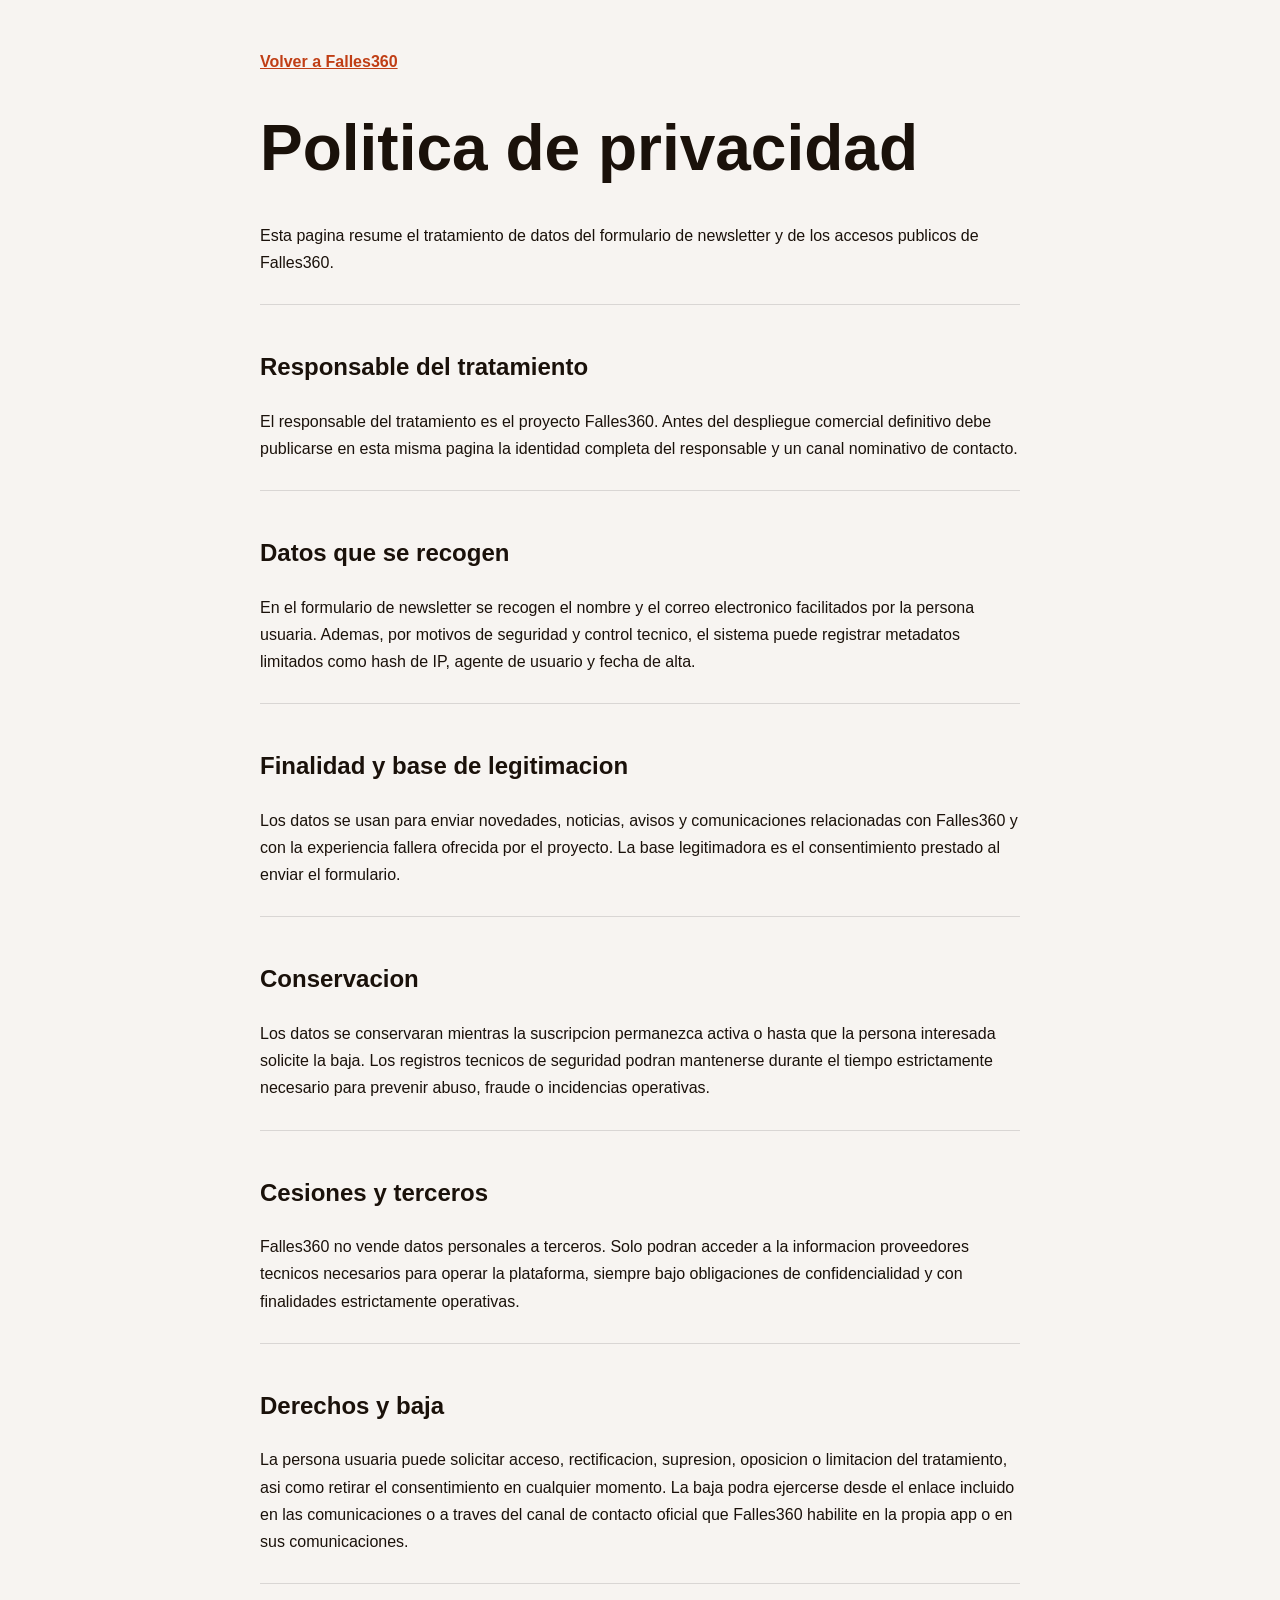
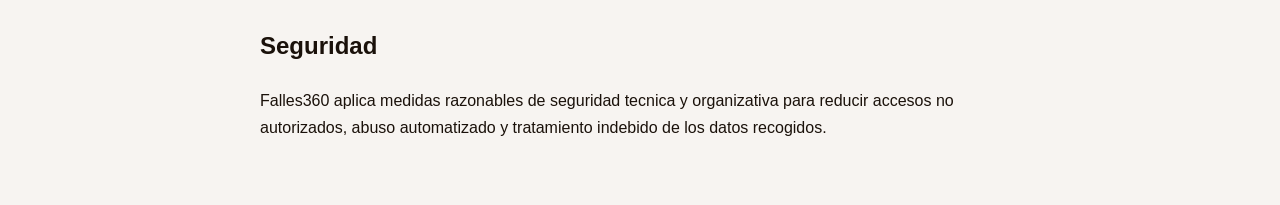
==== privacy.html @ 647f8fe4 "Add files via upload" ====
<!doctype html>
<html lang="es">
  <head>
    <meta charset="UTF-8" />
    <meta name="viewport" content="width=device-width, initial-scale=1.0" />
    <title>Politicas de privacidad | Falles360</title>
    <style>
      body {
        margin: 0;
        font-family: Arial, sans-serif;
        background: #f7f4f1;
        color: #1a110a;
        line-height: 1.7;
      }
      main {
        max-width: 760px;
        margin: 0 auto;
        padding: 48px 24px;
      }
      a { color: #c03e15; font-weight: 700; }
      h1 { font-size: clamp(2rem, 6vw, 4rem); line-height: 0.95; }
      section {
        margin-top: 28px;
        padding-top: 22px;
        border-top: 1px solid rgba(0,0,0,0.12);
      }
    </style>
  </head>
  <body>
    <main>
      <a href="./index.html">Volver a Falles360</a>
      <h1>Politica de privacidad</h1>
      <p>Esta pagina resume el tratamiento de datos del formulario de newsletter y de los accesos publicos de Falles360.</p>

      <section>
        <h2>Responsable del tratamiento</h2>
        <p>El responsable del tratamiento es el proyecto Falles360. Antes del despliegue comercial definitivo debe publicarse en esta misma pagina la identidad completa del responsable y un canal nominativo de contacto.</p>
      </section>

      <section>
        <h2>Datos que se recogen</h2>
        <p>En el formulario de newsletter se recogen el nombre y el correo electronico facilitados por la persona usuaria. Ademas, por motivos de seguridad y control tecnico, el sistema puede registrar metadatos limitados como hash de IP, agente de usuario y fecha de alta.</p>
      </section>

      <section>
        <h2>Finalidad y base de legitimacion</h2>
        <p>Los datos se usan para enviar novedades, noticias, avisos y comunicaciones relacionadas con Falles360 y con la experiencia fallera ofrecida por el proyecto. La base legitimadora es el consentimiento prestado al enviar el formulario.</p>
      </section>

      <section>
        <h2>Conservacion</h2>
        <p>Los datos se conservaran mientras la suscripcion permanezca activa o hasta que la persona interesada solicite la baja. Los registros tecnicos de seguridad podran mantenerse durante el tiempo estrictamente necesario para prevenir abuso, fraude o incidencias operativas.</p>
      </section>

      <section>
        <h2>Cesiones y terceros</h2>
        <p>Falles360 no vende datos personales a terceros. Solo podran acceder a la informacion proveedores tecnicos necesarios para operar la plataforma, siempre bajo obligaciones de confidencialidad y con finalidades estrictamente operativas.</p>
      </section>

      <section>
        <h2>Derechos y baja</h2>
        <p>La persona usuaria puede solicitar acceso, rectificacion, supresion, oposicion o limitacion del tratamiento, asi como retirar el consentimiento en cualquier momento. La baja podra ejercerse desde el enlace incluido en las comunicaciones o a traves del canal de contacto oficial que Falles360 habilite en la propia app o en sus comunicaciones.</p>
      </section>

      <section>
        <h2>Seguridad</h2>
        <p>Falles360 aplica medidas razonables de seguridad tecnica y organizativa para reducir accesos no autorizados, abuso automatizado y tratamiento indebido de los datos recogidos.</p>
      </section>
    </main>
  </body>
</html>
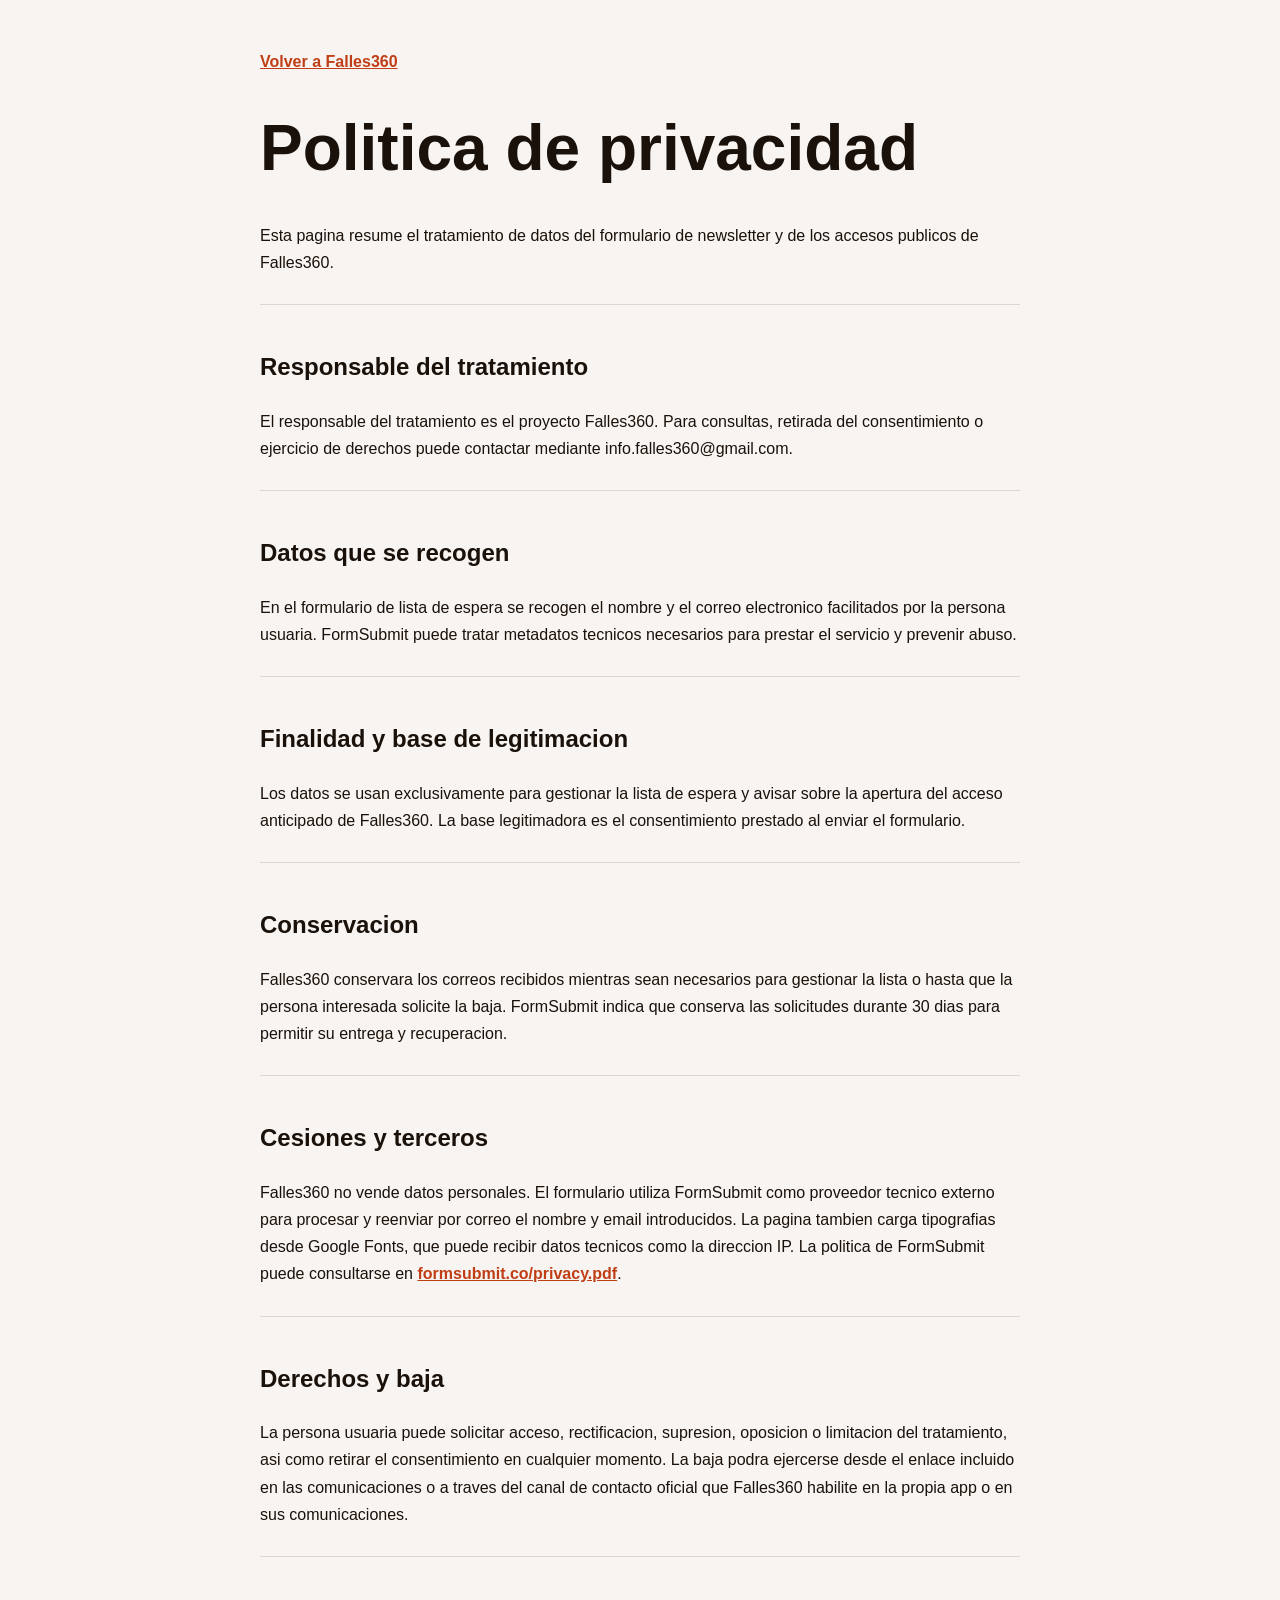
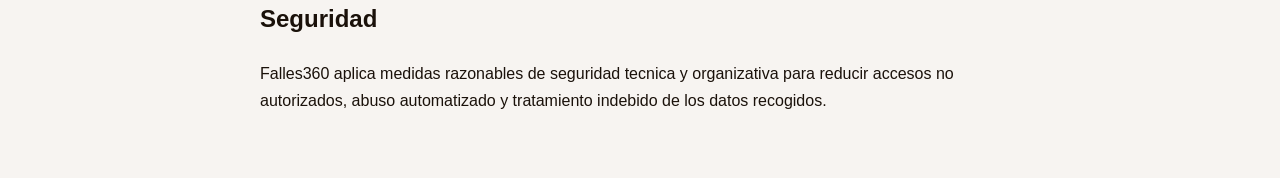
==== commit 3d92808e: "Add CAPTCHA and security hardening to whitelist" ====
--- a/privacy.html
+++ b/privacy.html
@@ -3,6 +3,11 @@
   <head>
     <meta charset="UTF-8" />
     <meta name="viewport" content="width=device-width, initial-scale=1.0" />
+    <meta name="referrer" content="no-referrer" />
+    <meta
+      http-equiv="Content-Security-Policy"
+      content="default-src 'none'; style-src 'unsafe-inline'; base-uri 'none'; form-action 'none'"
+    />
     <title>Politicas de privacidad | Falles360</title>
     <style>
       body {
@@ -34,27 +39,27 @@
 
       <section>
         <h2>Responsable del tratamiento</h2>
-        <p>El responsable del tratamiento es el proyecto Falles360. Antes del despliegue comercial definitivo debe publicarse en esta misma pagina la identidad completa del responsable y un canal nominativo de contacto.</p>
+        <p>El responsable del tratamiento es el proyecto Falles360. Para consultas, retirada del consentimiento o ejercicio de derechos puede contactar mediante info.falles360@gmail.com.</p>
       </section>
 
       <section>
         <h2>Datos que se recogen</h2>
-        <p>En el formulario de newsletter se recogen el nombre y el correo electronico facilitados por la persona usuaria. Ademas, por motivos de seguridad y control tecnico, el sistema puede registrar metadatos limitados como hash de IP, agente de usuario y fecha de alta.</p>
+        <p>En el formulario de lista de espera se recogen el nombre y el correo electronico facilitados por la persona usuaria. FormSubmit puede tratar metadatos tecnicos necesarios para prestar el servicio y prevenir abuso.</p>
       </section>
 
       <section>
         <h2>Finalidad y base de legitimacion</h2>
-        <p>Los datos se usan para enviar novedades, noticias, avisos y comunicaciones relacionadas con Falles360 y con la experiencia fallera ofrecida por el proyecto. La base legitimadora es el consentimiento prestado al enviar el formulario.</p>
+        <p>Los datos se usan exclusivamente para gestionar la lista de espera y avisar sobre la apertura del acceso anticipado de Falles360. La base legitimadora es el consentimiento prestado al enviar el formulario.</p>
       </section>
 
       <section>
         <h2>Conservacion</h2>
-        <p>Los datos se conservaran mientras la suscripcion permanezca activa o hasta que la persona interesada solicite la baja. Los registros tecnicos de seguridad podran mantenerse durante el tiempo estrictamente necesario para prevenir abuso, fraude o incidencias operativas.</p>
+        <p>Falles360 conservara los correos recibidos mientras sean necesarios para gestionar la lista o hasta que la persona interesada solicite la baja. FormSubmit indica que conserva las solicitudes durante 30 dias para permitir su entrega y recuperacion.</p>
       </section>
 
       <section>
         <h2>Cesiones y terceros</h2>
-        <p>Falles360 no vende datos personales a terceros. Solo podran acceder a la informacion proveedores tecnicos necesarios para operar la plataforma, siempre bajo obligaciones de confidencialidad y con finalidades estrictamente operativas.</p>
+        <p>Falles360 no vende datos personales. El formulario utiliza FormSubmit como proveedor tecnico externo para procesar y reenviar por correo el nombre y email introducidos. La pagina tambien carga tipografias desde Google Fonts, que puede recibir datos tecnicos como la direccion IP. La politica de FormSubmit puede consultarse en <a href="https://formsubmit.co/privacy.pdf" rel="noreferrer">formsubmit.co/privacy.pdf</a>.</p>
       </section>
 
       <section>
